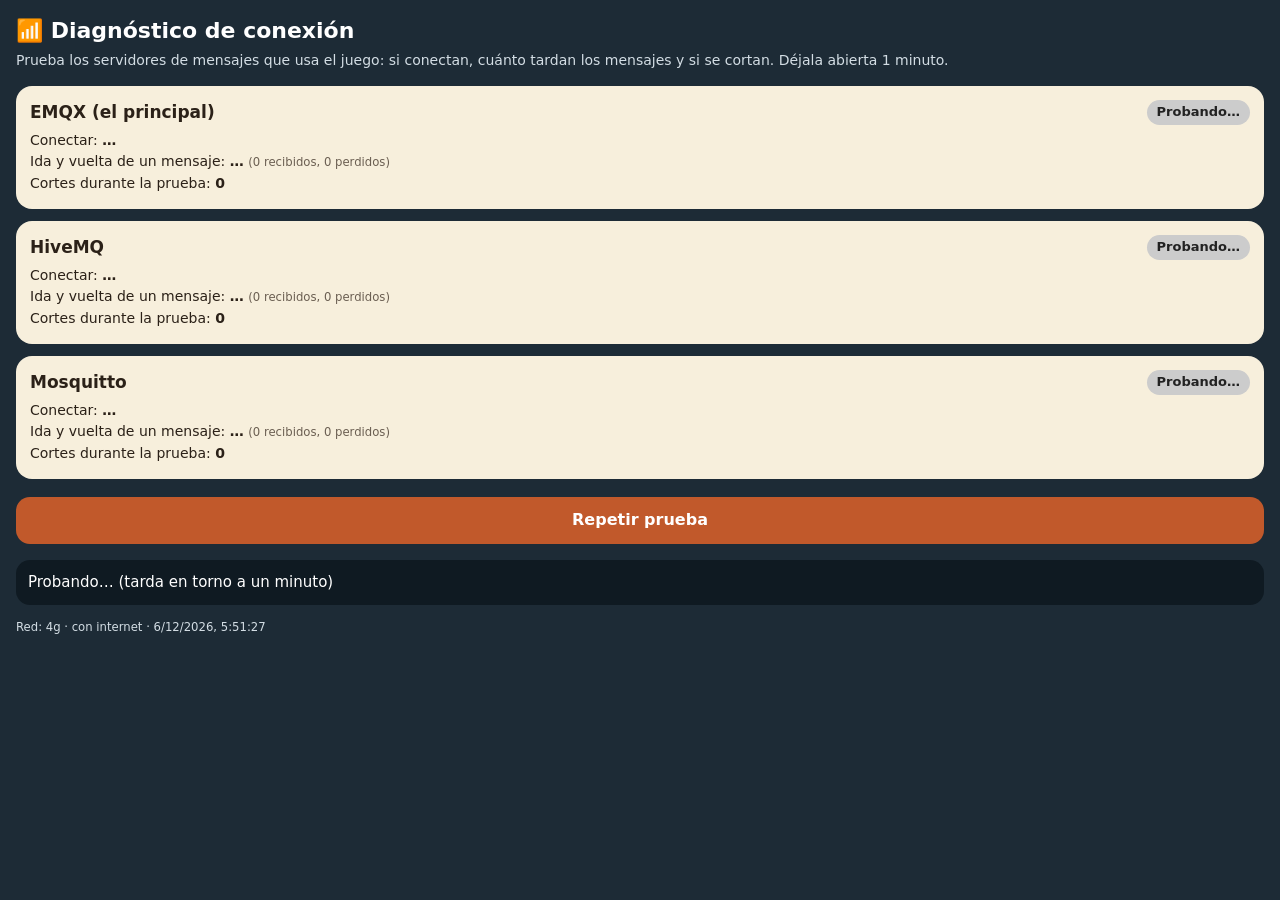
==== diag.html @ b5ee6674 "Página de diagnóstico de conexión (prueba los servidores de mensajes desde el móvil) Co-Authored-By:" ====
<!DOCTYPE html>
<html lang="es"><head><meta charset="utf-8"><meta name="viewport" content="width=device-width,initial-scale=1,viewport-fit=cover">
<title>Catán · Diagnóstico de conexión</title>
<style>
body{margin:0;font:16px/1.4 system-ui,-apple-system,sans-serif;background:#1d2b36;color:#fff;padding:calc(16px + env(safe-area-inset-top)) 16px 30px}
h1{font-size:22px;margin:0 0 4px}.sub{color:#d3dde4;font-size:14px;margin-bottom:16px}
.b{background:#f7efdc;color:#2b2118;border-radius:16px;padding:14px;margin-bottom:12px}
.b h2{margin:0 0 6px;font-size:17px;display:flex;justify-content:space-between;align-items:center}
.st{font-size:13px;padding:3px 10px;border-radius:99px;background:#ccc;color:#222}
.ok{background:#2e7d32;color:#fff}.slow{background:#f9a825;color:#222}.bad{background:#c62828;color:#fff}
.l{font-size:14px;margin:2px 0}.l b{font-variant-numeric:tabular-nums}
button{font:inherit;font-weight:700;border:0;border-radius:14px;padding:12px 18px;background:#c1592b;color:#fff;width:100%;margin:6px 0}
.v{font-size:15px;background:#0f1a22;border-radius:14px;padding:12px;margin-top:10px}
small{color:#6b5f52}
#net{color:#d3dde4}
</style></head><body>
<h1>📶 Diagnóstico de conexión</h1>
<div class="sub">Prueba los servidores de mensajes que usa el juego: si conectan, cuánto tardan los mensajes y si se cortan. Déjala abierta 1 minuto.</div>
<div id="list"></div>
<button id="again">Repetir prueba</button>
<div class="v" id="verdict">Probando…</div>
<div class="sub" style="margin-top:12px"><small id="net"></small></div>
<script src="vendor/mqtt.min.js"></script>
<script>
const BROKERS = [['EMQX (el principal)', 'wss://broker.emqx.io:8084/mqtt'], ['HiveMQ', 'wss://broker.hivemq.com:8884/mqtt'], ['Mosquitto', 'wss://test.mosquitto.org:8081/mqtt']];
const $ = (s) => document.querySelector(s), R = [];
const cls = (r) => (r.fail ? 'bad' : r.connMs === null ? '' : r.cuts > 0 || r.lost > 0 || (r.avg && r.avg > 900) ? 'slow' : 'ok');
const label = (r) => (r.fail ? 'No conecta' : r.connMs === null ? 'Probando…' : cls(r) === 'ok' ? 'Bien' : 'Regular');
function draw() {
  $('#list').innerHTML = R.map((r) => `<div class="b"><h2>${r.name}<span class="st ${cls(r)}">${label(r)}</span></h2>
    <div class="l">Conectar: <b>${r.fail ? '✗ ' + r.fail : r.connMs === null ? '…' : r.connMs + ' ms'}</b></div>
    <div class="l">Ida y vuelta de un mensaje: <b>${r.rtt.length ? `media ${r.avg} ms · peor ${Math.max(...r.rtt)} ms` : '…'}</b> <small>(${r.rtt.length} recibidos, ${r.lost} perdidos)</small></div>
    <div class="l">Cortes durante la prueba: <b>${r.cuts}</b></div></div>`).join('');
  const done = R.every((r) => r.fail || r.rtt.length + r.lost >= 20);
  const best = R.filter((r) => !r.fail && r.rtt.length).sort((a, b) => (a.cuts + a.lost) - (b.cuts + b.lost) || a.avg - b.avg)[0];
  const main = R[0];
  $('#verdict').innerHTML = !done ? 'Probando… (tarda en torno a un minuto)'
    : main.fail || main.cuts || main.lost > 2 ? `⚠️ El servidor principal (EMQX) está fallando desde esta conexión.${best && best !== main ? ` El que mejor va ahora es <b>${best.name}</b>.` : ''}`
    : `✅ El servidor principal responde bien desde aquí (${main.avg} ms de media).`;
  $('#net').textContent = `Red: ${navigator.connection && navigator.connection.effectiveType ? navigator.connection.effectiveType + ' · ' : ''}${navigator.onLine ? 'con internet' : 'sin internet'} · ${new Date().toLocaleString('es-ES')}`;
}
function test([name, url]) {
  const r = { name, url, connMs: null, fail: '', rtt: [], lost: 0, cuts: 0, avg: 0, sent: {} }; R.push(r);
  const t0 = performance.now(), topic = 'colonos/diag/' + Math.random().toString(36).slice(2);
  let c, n = 0, timer;
  try { c = mqtt.connect(url, { clientId: 'colonos-diag-' + Math.random().toString(36).slice(2, 10), connectTimeout: 10000, reconnectPeriod: 2000, keepalive: 10 }); }
  catch (e) { r.fail = 'error'; draw(); return; }
  const giveUp = setTimeout(() => { if (r.connMs === null) { r.fail = 'no responde en 12 s'; try { c.end(true); } catch (e) {} draw(); } }, 12000);
  let first = true;
  c.on('connect', () => {
    if (first) { first = false; r.connMs = Math.round(performance.now() - t0); clearTimeout(giveUp); }
    c.subscribe(topic, { qos: 1 }, () => {
      if (timer) return;
      timer = setInterval(() => {
        if (n >= 20) { clearInterval(timer); setTimeout(() => { for (const k in r.sent) { r.lost++; delete r.sent[k]; } draw(); try { c.end(true); } catch (e) {} }, 5000); return; }
        const id = String(n++); r.sent[id] = performance.now(); if (c.connected) c.publish(topic, id, { qos: 1 });
        for (const k in r.sent) if (performance.now() - r.sent[k] > 5000) { r.lost++; delete r.sent[k]; }
        draw();
      }, 2500);
    });
    draw();
  });
  c.on('message', (t, p) => { const id = p.toString(); if (r.sent[id] !== undefined) { r.rtt.push(Math.round(performance.now() - r.sent[id])); delete r.sent[id]; r.avg = Math.round(r.rtt.reduce((a, b) => a + b, 0) / r.rtt.length); draw(); } });
  c.on('offline', () => { if (r.connMs !== null) { r.cuts++; draw(); } });
  c.on('error', (e) => { if (r.connMs === null) { r.fail = (e && e.message) || 'error'; draw(); } });
  r.end = () => { clearInterval(timer); clearTimeout(giveUp); try { c.end(true); } catch (e) {} };
}
function run() { R.splice(0).forEach((r) => r.end && r.end()); BROKERS.forEach(test); draw(); }
$('#again').onclick = run; run();
</script>
</body></html>
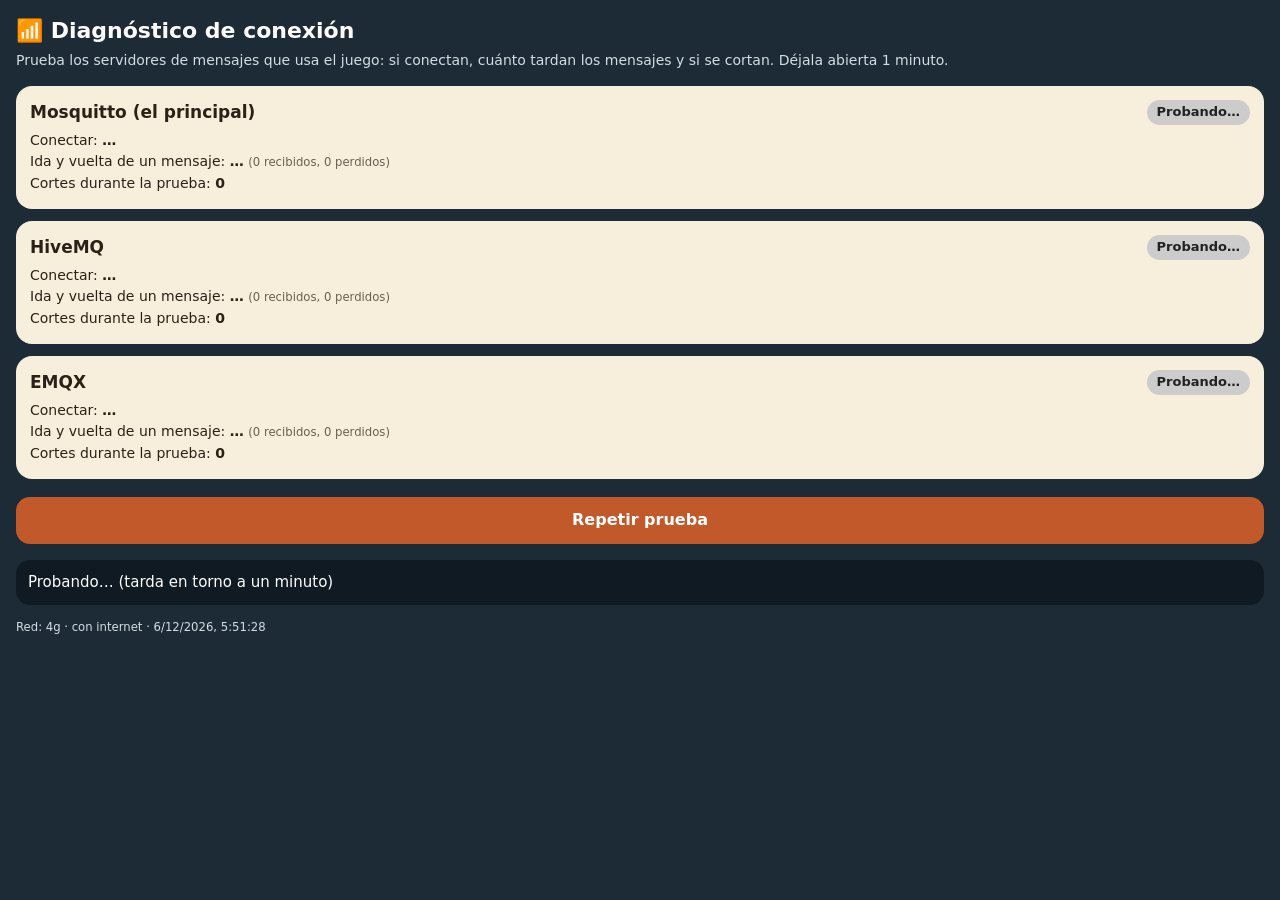
==== commit aa95192c: "Servidor principal: Mosquitto (EMQX se quedaba colgado al conectar); móvil a 30 fps con sombras reca" ====
--- a/diag.html
+++ b/diag.html
@@ -22,7 +22,7 @@
 <div class="sub" style="margin-top:12px"><small id="net"></small></div>
 <script src="vendor/mqtt.min.js"></script>
 <script>
-const BROKERS = [['EMQX (el principal)', 'wss://broker.emqx.io:8084/mqtt'], ['HiveMQ', 'wss://broker.hivemq.com:8884/mqtt'], ['Mosquitto', 'wss://test.mosquitto.org:8081/mqtt']];
+const BROKERS = [['Mosquitto (el principal)', 'wss://test.mosquitto.org:8081/mqtt'], ['HiveMQ', 'wss://broker.hivemq.com:8884/mqtt'], ['EMQX', 'wss://broker.emqx.io:8084/mqtt']];
 const $ = (s) => document.querySelector(s), R = [];
 const cls = (r) => (r.fail ? 'bad' : r.connMs === null ? '' : r.cuts > 0 || r.lost > 0 || (r.avg && r.avg > 900) ? 'slow' : 'ok');
 const label = (r) => (r.fail ? 'No conecta' : r.connMs === null ? 'Probando…' : cls(r) === 'ok' ? 'Bien' : 'Regular');
@@ -35,7 +35,7 @@
   const best = R.filter((r) => !r.fail && r.rtt.length).sort((a, b) => (a.cuts + a.lost) - (b.cuts + b.lost) || a.avg - b.avg)[0];
   const main = R[0];
   $('#verdict').innerHTML = !done ? 'Probando… (tarda en torno a un minuto)'
-    : main.fail || main.cuts || main.lost > 2 ? `⚠️ El servidor principal (EMQX) está fallando desde esta conexión.${best && best !== main ? ` El que mejor va ahora es <b>${best.name}</b>.` : ''}`
+    : main.fail || main.cuts || main.lost > 2 ? `⚠️ El servidor principal (Mosquitto) está fallando desde esta conexión.${best && best !== main ? ` El que mejor va ahora es <b>${best.name}</b>.` : ''}`
     : `✅ El servidor principal responde bien desde aquí (${main.avg} ms de media).`;
   $('#net').textContent = `Red: ${navigator.connection && navigator.connection.effectiveType ? navigator.connection.effectiveType + ' · ' : ''}${navigator.onLine ? 'con internet' : 'sin internet'} · ${new Date().toLocaleString('es-ES')}`;
 }
